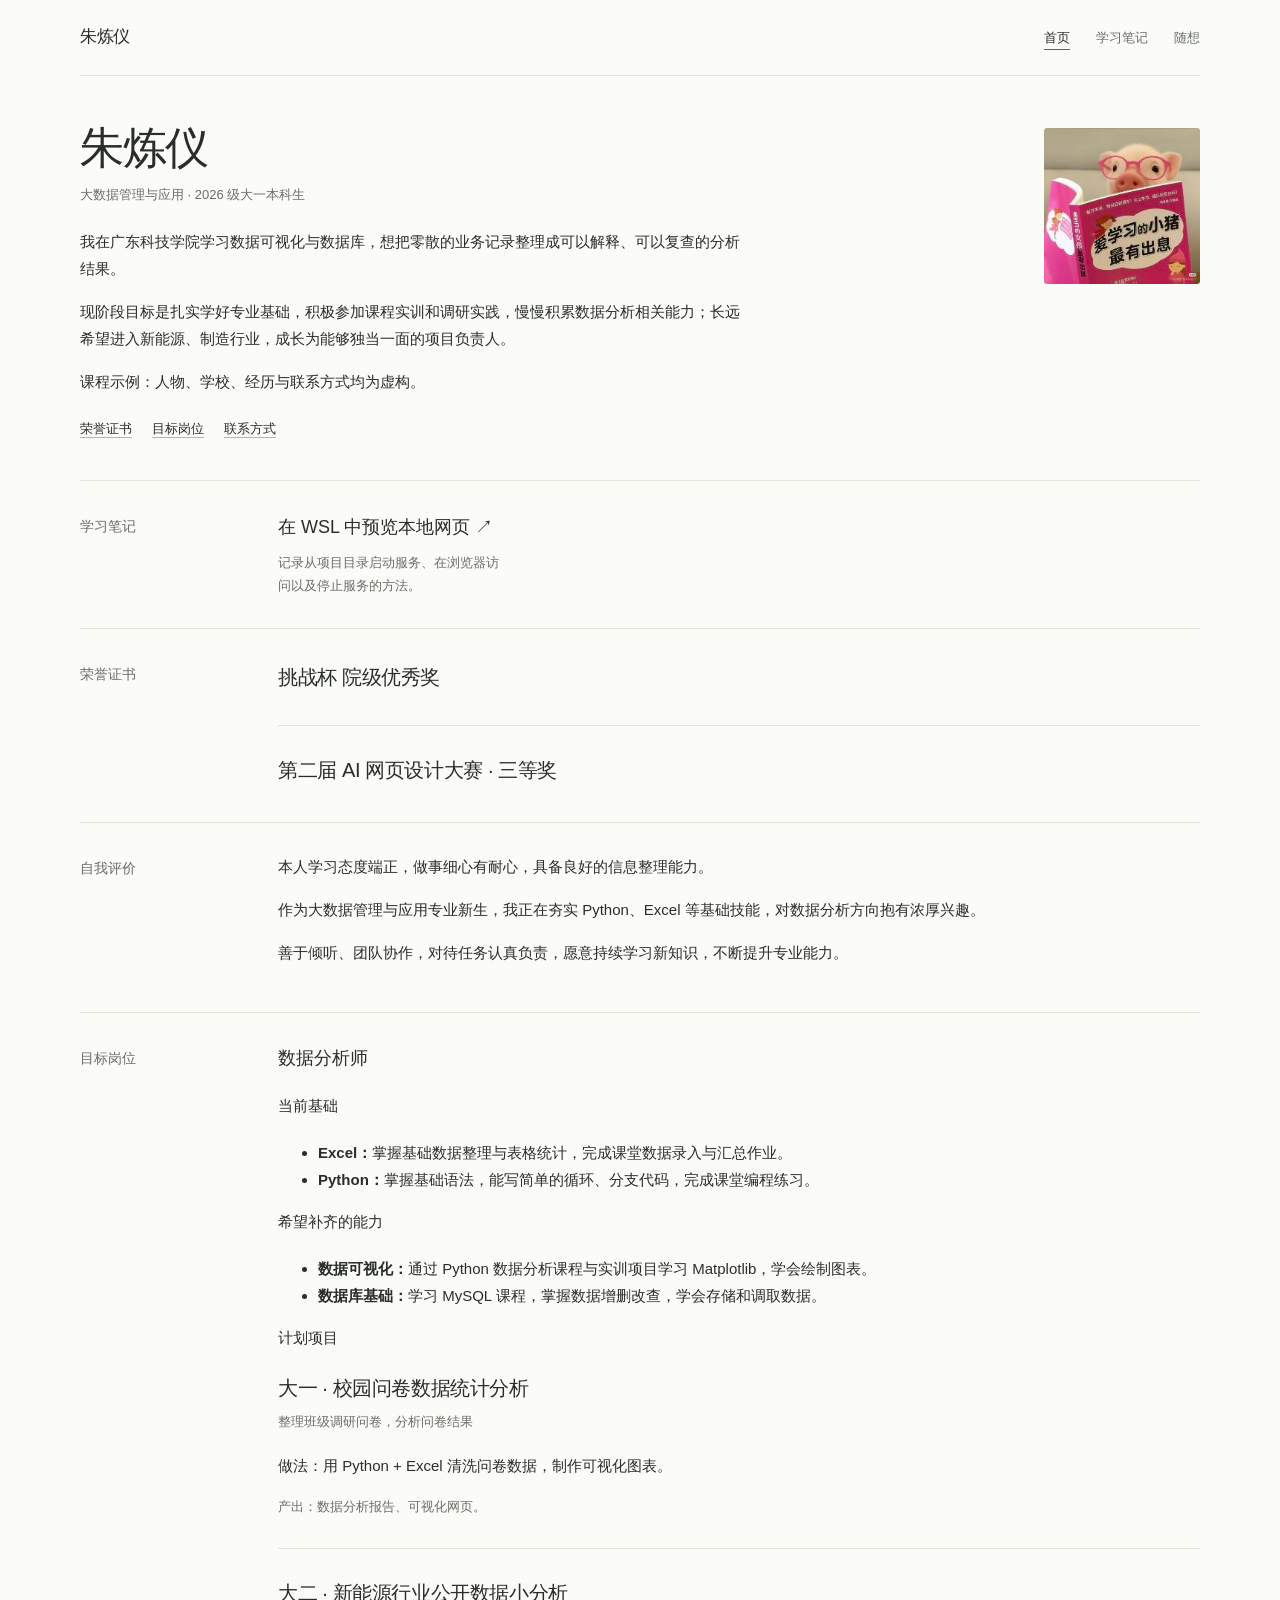
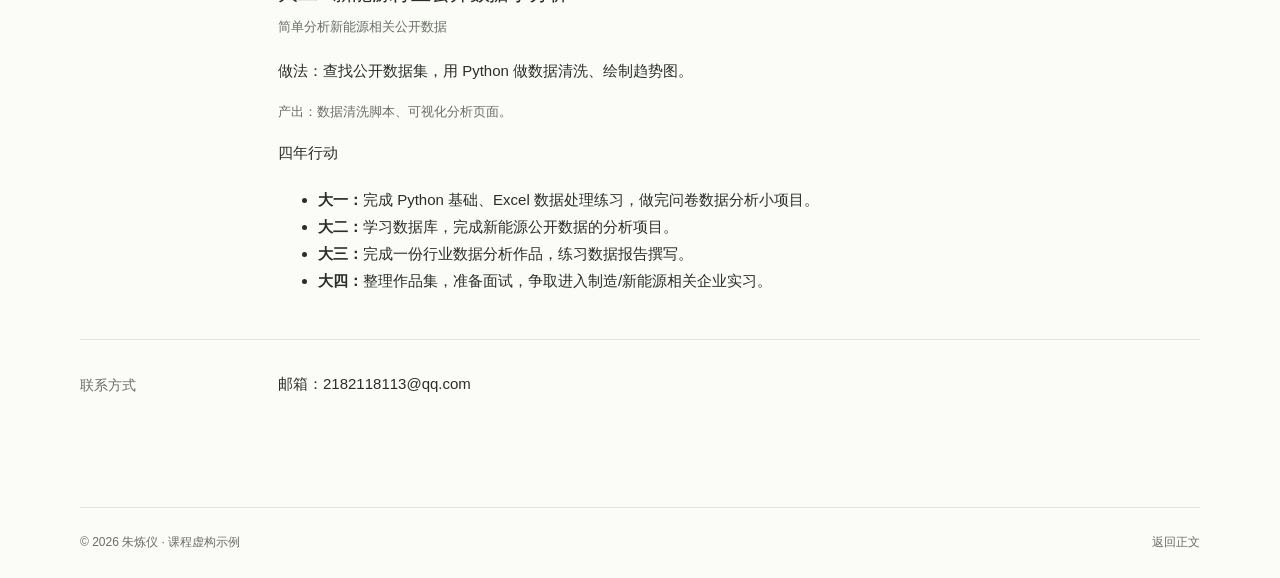
==== index.html @ 303dfc1f "Initial commit: resume site with avatar Co-Authored-By: Claude Code <noreply@anthropic.com>" ====
<!doctype html>
<html lang="zh-CN">
<head>
  <meta charset="utf-8">
  <meta name="viewport" content="width=device-width, initial-scale=1">
  <title>朱炼仪 · 个人简历</title>
  <meta name="description" content="大数据管理与应用专业大一学生朱炼仪的中文简历。课程使用的虚构示例。">
  <link rel="icon" type="image/png" sizes="512x512" href="/assets/favicon.png?v=20260922">
  <link rel="apple-touch-icon" sizes="180x180" href="/assets/apple-touch-icon.png?v=20260922">
  <link rel="stylesheet" href="/assets/css/home.css?v=20261119b">
  <link rel="stylesheet" href="/assets/css/site.css?v=20260920">
</head>
<body>
  <a class="skip" href="#main">跳至正文</a>
  <header class="site-header">
    <a class="brand" href="/">朱炼仪</a>
    <nav aria-label="主导航">
      <a href="/" aria-current="page">首页</a>
      <a href="/knowledge/">学习笔记</a>
      <a href="/ideas/">随想</a>
    </nav>
  </header>
  <main id="main">
    <section class="profile" aria-labelledby="name">
      <div class="profile-copy">
        <h1 id="name">朱炼仪</h1>
        <p class="byline">大数据管理与应用 · 2026 级大一本科生</p>
        <p>我在广东科技学院学习数据可视化与数据库，想把零散的业务记录整理成可以解释、可以复查的分析结果。</p>
        <p>现阶段目标是扎实学好专业基础，积极参加课程实训和调研实践，慢慢积累数据分析相关能力；长远希望进入新能源、制造行业，成长为能够独当一面的项目负责人。</p>
        <p>课程示例：人物、学校、经历与联系方式均为虚构。</p>
        <div class="contact-links"><a href="#honors">荣誉证书</a><a href="#goal">目标岗位</a><a href="#contact">联系方式</a></div>
      </div>
      <figure class="profile-photo">
        <img src="/assets/img/avatar.jpg" alt="朱炼仪的头像" width="1082" height="1082">
      </figure>
    </section>
    <section class="home-section" aria-labelledby="notes-heading">
      <h2 class="section-title" id="notes-heading">学习笔记</h2>
      <div class="section-content notebooks">
        <a class="notebook" href="/knowledge/notes/local-web-preview/">
          <h3>在 WSL 中预览本地网页 ↗</h3>
          <p>记录从项目目录启动服务、在浏览器访问以及停止服务的方法。</p>
        </a>
      </div>
    </section>
    <section class="home-section" id="honors" aria-labelledby="honors-heading">
      <h2 class="section-title" id="honors-heading">荣誉证书</h2>
      <div class="section-content">
        <article class="work-entry">
          <div class="entry-heading"><h3>挑战杯 院级优秀奖</h3></div>
        </article>
        <article class="work-entry">
          <div class="entry-heading"><h3>第二届 AI 网页设计大赛 · 三等奖</h3></div>
        </article>
      </div>
    </section>
    <section class="home-section" aria-labelledby="evaluation-heading">
      <h2 class="section-title" id="evaluation-heading">自我评价</h2>
      <div class="section-content">
        <p>本人学习态度端正，做事细心有耐心，具备良好的信息整理能力。</p>
        <p>作为大数据管理与应用专业新生，我正在夯实 Python、Excel 等基础技能，对数据分析方向抱有浓厚兴趣。</p>
        <p>善于倾听、团队协作，对待任务认真负责，愿意持续学习新知识，不断提升专业能力。</p>
      </div>
    </section>
    <section class="home-section" id="goal" aria-labelledby="goal-heading">
      <h2 class="section-title" id="goal-heading">目标岗位</h2>
      <div class="section-content goal">
        <h3 class="goal-role">数据分析师</h3>

        <div class="goal-block">
          <h4>当前基础</h4>
          <ul class="goal-list">
            <li><strong>Excel：</strong>掌握基础数据整理与表格统计，完成课堂数据录入与汇总作业。</li>
            <li><strong>Python：</strong>掌握基础语法，能写简单的循环、分支代码，完成课堂编程练习。</li>
          </ul>
        </div>

        <div class="goal-block">
          <h4>希望补齐的能力</h4>
          <ul class="goal-list">
            <li><strong>数据可视化：</strong>通过 Python 数据分析课程与实训项目学习 Matplotlib，学会绘制图表。</li>
            <li><strong>数据库基础：</strong>学习 MySQL 课程，掌握数据增删改查，学会存储和调取数据。</li>
          </ul>
        </div>

        <div class="goal-block">
          <h4>计划项目</h4>
          <article class="work-entry">
            <div class="entry-heading"><h3>大一 · 校园问卷数据统计分析</h3></div>
            <p class="role">整理班级调研问卷，分析问卷结果</p>
            <p>做法：用 Python + Excel 清洗问卷数据，制作可视化图表。</p>
            <p class="result">产出：数据分析报告、可视化网页。</p>
          </article>
          <article class="work-entry">
            <div class="entry-heading"><h3>大二 · 新能源行业公开数据小分析</h3></div>
            <p class="role">简单分析新能源相关公开数据</p>
            <p>做法：查找公开数据集，用 Python 做数据清洗、绘制趋势图。</p>
            <p class="result">产出：数据清洗脚本、可视化分析页面。</p>
          </article>
        </div>

        <div class="goal-block">
          <h4>四年行动</h4>
          <ul class="timeline">
            <li><strong>大一：</strong>完成 Python 基础、Excel 数据处理练习，做完问卷数据分析小项目。</li>
            <li><strong>大二：</strong>学习数据库，完成新能源公开数据的分析项目。</li>
            <li><strong>大三：</strong>完成一份行业数据分析作品，练习数据报告撰写。</li>
            <li><strong>大四：</strong>整理作品集，准备面试，争取进入制造/新能源相关企业实习。</li>
          </ul>
        </div>
      </div>
    </section>
    <section class="home-section" id="contact" aria-labelledby="contact-heading">
      <h2 class="section-title" id="contact-heading">联系方式</h2>
      <div class="section-content"><p>邮箱：<a href="mailto:2182118113@qq.com">2182118113@qq.com</a></p></div>
    </section>
  </main>
  <footer><span>© 2026 朱炼仪 · 课程虚构示例</span><a href="#main">返回正文</a></footer>
</body>
</html>
---- assets/css/home.css ----
* { box-sizing: border-box; }
html { scroll-behavior: smooth; scroll-padding-top: 28px; }
body { margin: 0; font: 15px/1.8 var(--site-sans); -webkit-font-smoothing: antialiased; }
a { color: inherit; text-decoration: none; }
a:hover { color: var(--site-accent); }
img { display: block; max-width: 100%; height: auto; }
h1, h2, h3, h4, p { margin-top: 0; }
h1, h2, h3, h4 { font-weight: 500; }
p { margin-bottom: 16px; }
.skip { position: fixed; top: -100px; left: 20px; padding: 10px 16px; background: white; z-index: 10; }
.skip:focus { top: 12px; }
.profile { display: grid; grid-template-columns: minmax(0, 1fr) 156px; gap: 60px; align-items: start; padding: 48px 0 40px; }
.profile h1 { font: 44px/1.15 var(--site-serif); letter-spacing: -1.3px; margin-bottom: 8px; }
.profile .byline { font-size: 13px; color: var(--site-muted); margin-bottom: 22px; }
.profile-copy { max-width: 710px; }
.profile-copy > p:not(.byline) { max-width: 660px; }
.profile-copy strong { font-weight: 600; }
.profile-photo { margin: 4px 0 0; }
.profile-photo img { width: 156px; border-radius: 3px; }
.contact-links { display: flex; flex-wrap: wrap; gap: 8px 20px; margin-top: 22px; font-size: 13px; }
.contact-links a, .inline-link { text-decoration: underline; text-decoration-color: #b0b9a9; text-underline-offset: 4px; text-decoration-thickness: 1px; }
.contact-links a:hover, .inline-link:hover { text-decoration-color: var(--site-accent); }
.home-section { display: grid; grid-template-columns: 164px minmax(0, 1fr); gap: 34px; border-top: 1px solid var(--site-line); padding: 30px 0; }
.section-title { margin: 3px 0 0; font-size: 14px; color: var(--site-muted); letter-spacing: 0; }
.section-content { min-width: 0; }
.notebooks { display: grid; grid-template-columns: 1fr 1fr; gap: 36px; }
.notebook { display: block; }
.notebook h3 { font-size: 18px; margin-bottom: 7px; }
.notebook h3 span { font-size: 14px; color: var(--site-muted); margin-left: 6px; }
.notebook p { font-size: 13px; color: var(--site-muted); margin: 0; max-width: 32ch; }
.notebook:hover h3 { text-decoration: underline; text-underline-offset: 4px; }
.work-entry + .work-entry { margin-top: 30px; padding-top: 26px; border-top: 1px solid var(--site-line); }
.entry-heading { display: flex; align-items: baseline; justify-content: space-between; flex-wrap: wrap; gap: 3px 20px; margin-bottom: 4px; }
.entry-heading h3 { font-size: 20px; letter-spacing: -.4px; margin: 0; }
.entry-heading .date { font-size: 12px; color: var(--site-muted); font-variant-numeric: tabular-nums; }
.role { font-size: 13px; color: var(--site-muted); margin-bottom: 18px; }
.work-entry h4 { margin: 19px 0 6px; font-size: 15px; font-weight: 600; }
.work-entry p { max-width: 76ch; }
.work-entry .result { font-size: 13px; color: var(--site-muted); }
.result strong { color: var(--site-ink); font-weight: 600; }
.work-entry .stack { font-size: 12px; color: var(--site-muted); margin-bottom: 0; }
.publication { display: grid; grid-template-columns: 144px minmax(0, 1fr); gap: 25px; align-items: start; }
.publication + .publication { margin-top: 28px; padding-top: 28px; border-top: 1px solid var(--site-line); }
.paper-image { display: flex; align-items: center; min-height: 100px; background: white; border: 1px solid var(--site-line); padding: 7px; border-radius: 2px; }
.paper-image img { width: 100%; }
.publication h3 { margin: 0 0 6px; font-size: 16px; line-height: 1.5; }
.publication h3 a:hover { text-decoration: underline; text-underline-offset: 4px; }
.publication .paper-meta { color: var(--site-muted); font-size: 12px; margin-bottom: 8px; }
.publication p { margin-bottom: 0; font-size: 13px; }
.research-links { margin: 24px 0 0; font-size: 12px; }
.education-entry + .education-entry { margin-top: 22px; }
.education-entry h3 { font-size: 16px; }
.education-entry p { font-size: 14px; margin: 3px 0 0; }
.education-entry .education-note { color: var(--site-muted); font-size: 12px; }
.background-note { color: var(--site-muted); font-size: 13px; margin: 22px 0 0; max-width: 76ch; }
.footer-links { display: flex; flex-wrap: wrap; gap: 20px; }
@media (max-width: 850px) {
  .profile { gap: 32px; }
  .home-section { grid-template-columns: 125px minmax(0, 1fr); gap: 26px; }
  .publication { grid-template-columns: 112px minmax(0, 1fr); gap: 20px; }
}
@media (max-width: 600px) {
  body { font-size: 14px; }
  .profile { grid-template-columns: minmax(0, 1fr) 80px; gap: 18px; padding: 32px 0; }
  .profile-copy { display: contents; }
  .profile h1 { font-size: 35px; margin-bottom: 2px; grid-column: 1; grid-row: 1; }
  .profile .byline { grid-column: 1; grid-row: 2; margin: 0; font-size: 12px; }
  .profile-copy > p:not(.byline), .contact-links { grid-column: 1 / -1; margin: 0; }
  .profile-photo { grid-column: 2; grid-row: 1 / 3; margin: 0; }
  .profile-photo img { width: 80px; }
  .contact-links { gap: 8px 18px; font-size: 12px; }
  .home-section { display: block; padding: 25px 0; }
  .section-title { margin: 0 0 20px; font-size: 13px; }
  .notebooks { gap: 22px; }
  .notebook h3 { font-size: 17px; }
  .notebook p { font-size: 12px; }
  .entry-heading h3 { font-size: 18px; }
  .publication { grid-template-columns: 88px minmax(0, 1fr); gap: 16px; }
  .paper-image { min-height: 70px; padding: 5px; }
  .publication h3 { font-size: 15px; }
  .publication p { font-size: 12px; }
  .education-entry h3 { font-size: 16px; }
}
@media (max-width: 360px) {
  .profile h1 { font-size: 30px; }
  .notebooks { grid-template-columns: 1fr; }
  .publication { grid-template-columns: 1fr; }
  .paper-image { max-width: 120px; }
}
@media print {
  .profile { padding-top: 0; }
  .home-section { break-inside: avoid; }
}
---- assets/css/site.css ----
/* Shared foundation for Home, Knowledge and Ideas. Product layouts stay local. */
:root {
  --site-background: #fbfbf8;
  --site-surface: #ffffff;
  --site-ink: #292e2a;
  --site-muted: #686f66;
  --site-line: #e0e4db;
  --site-accent: #596b45;
  --site-soft: #eef1e6;
  --site-sans: -apple-system, BlinkMacSystemFont, 'Segoe UI', 'PingFang SC', 'Microsoft YaHei', sans-serif;
  --site-serif: Georgia, 'Iowan Old Style', 'Songti SC', 'STSong', serif;
  --site-width: 1120px;
  --ink: var(--site-ink);
  --muted: var(--site-muted);
  --line: var(--site-line);
  --accent: var(--site-accent);
  --green: var(--site-accent);
  --soft: var(--site-soft);
  --tint: var(--site-soft);
  --font: var(--site-sans);
  --sans: var(--site-sans);
  --serif: var(--site-serif);
}
body { background: var(--site-background); color: var(--site-ink); font-family: var(--site-sans); }
.site-header, body > main, body > footer, .section-nav {
  width: min(var(--site-width), calc(100% - 64px));
  max-width: none;
  margin-inline: auto;
  padding-inline: 0;
}
.site-header {
  position: static;
  height: auto;
  min-height: 76px;
  padding-block: 20px;
  display: flex;
  align-items: center;
  justify-content: space-between;
  flex-wrap: wrap;
  gap: 12px 28px;
  border-bottom: 1px solid var(--site-line);
}
.site-header .brand { color: var(--site-ink); font-size: 17px; font-weight: 500; letter-spacing: -.4px; white-space: nowrap; }
.site-header nav { display: flex; align-items: center; flex-wrap: wrap; gap: 26px; font-size: 13px; }
.site-header nav a { color: var(--site-muted); padding-block: 4px; }
.site-header nav a:hover, .site-header nav a[aria-current] { color: var(--site-ink); }
.site-header nav a[aria-current] { text-decoration: underline; text-underline-offset: 7px; text-decoration-thickness: 1px; text-decoration-color: var(--site-accent); }
.site-header nav a[aria-current]::after { content: none; }
.section-nav { display: flex; flex-wrap: wrap; gap: 24px; padding-block: 13px; font-size: 12px; border-bottom: 1px solid var(--site-line); }
.section-nav a { color: var(--site-muted); }
.section-nav a[aria-current], .section-nav a:hover { color: var(--site-accent); }
body > footer { padding-block: 24px; margin-top: 64px; display: flex; justify-content: space-between; flex-wrap: wrap; gap: 12px 24px; border-top: 1px solid var(--site-line); color: var(--site-muted); font-size: 12px; }
body > footer a:hover { color: var(--site-accent); }
a:focus-visible, button:focus-visible, summary:focus-visible, input:focus-visible, select:focus-visible, [tabindex]:focus-visible { outline: 2px solid var(--site-accent); outline-offset: 4px; }
::selection { background: #dde5ce; }
@media (max-width: 700px) {
  .site-header, body > main, body > footer, .section-nav { width: calc(100% - 40px); padding-inline: 0; }
  .site-header { min-height: 68px; padding-block: 16px; gap: 10px 20px; }
  .site-header .brand { font-size: 16px; }
  .site-header nav { gap: 18px; font-size: 12px; }
  body > footer { margin-top: 40px; font-size: 11px; }
}
@media (prefers-reduced-motion: reduce) { html { scroll-behavior: auto; } }
@media print { .site-header, .section-nav, body > footer { display: none; } body > main { width: 100%; } }
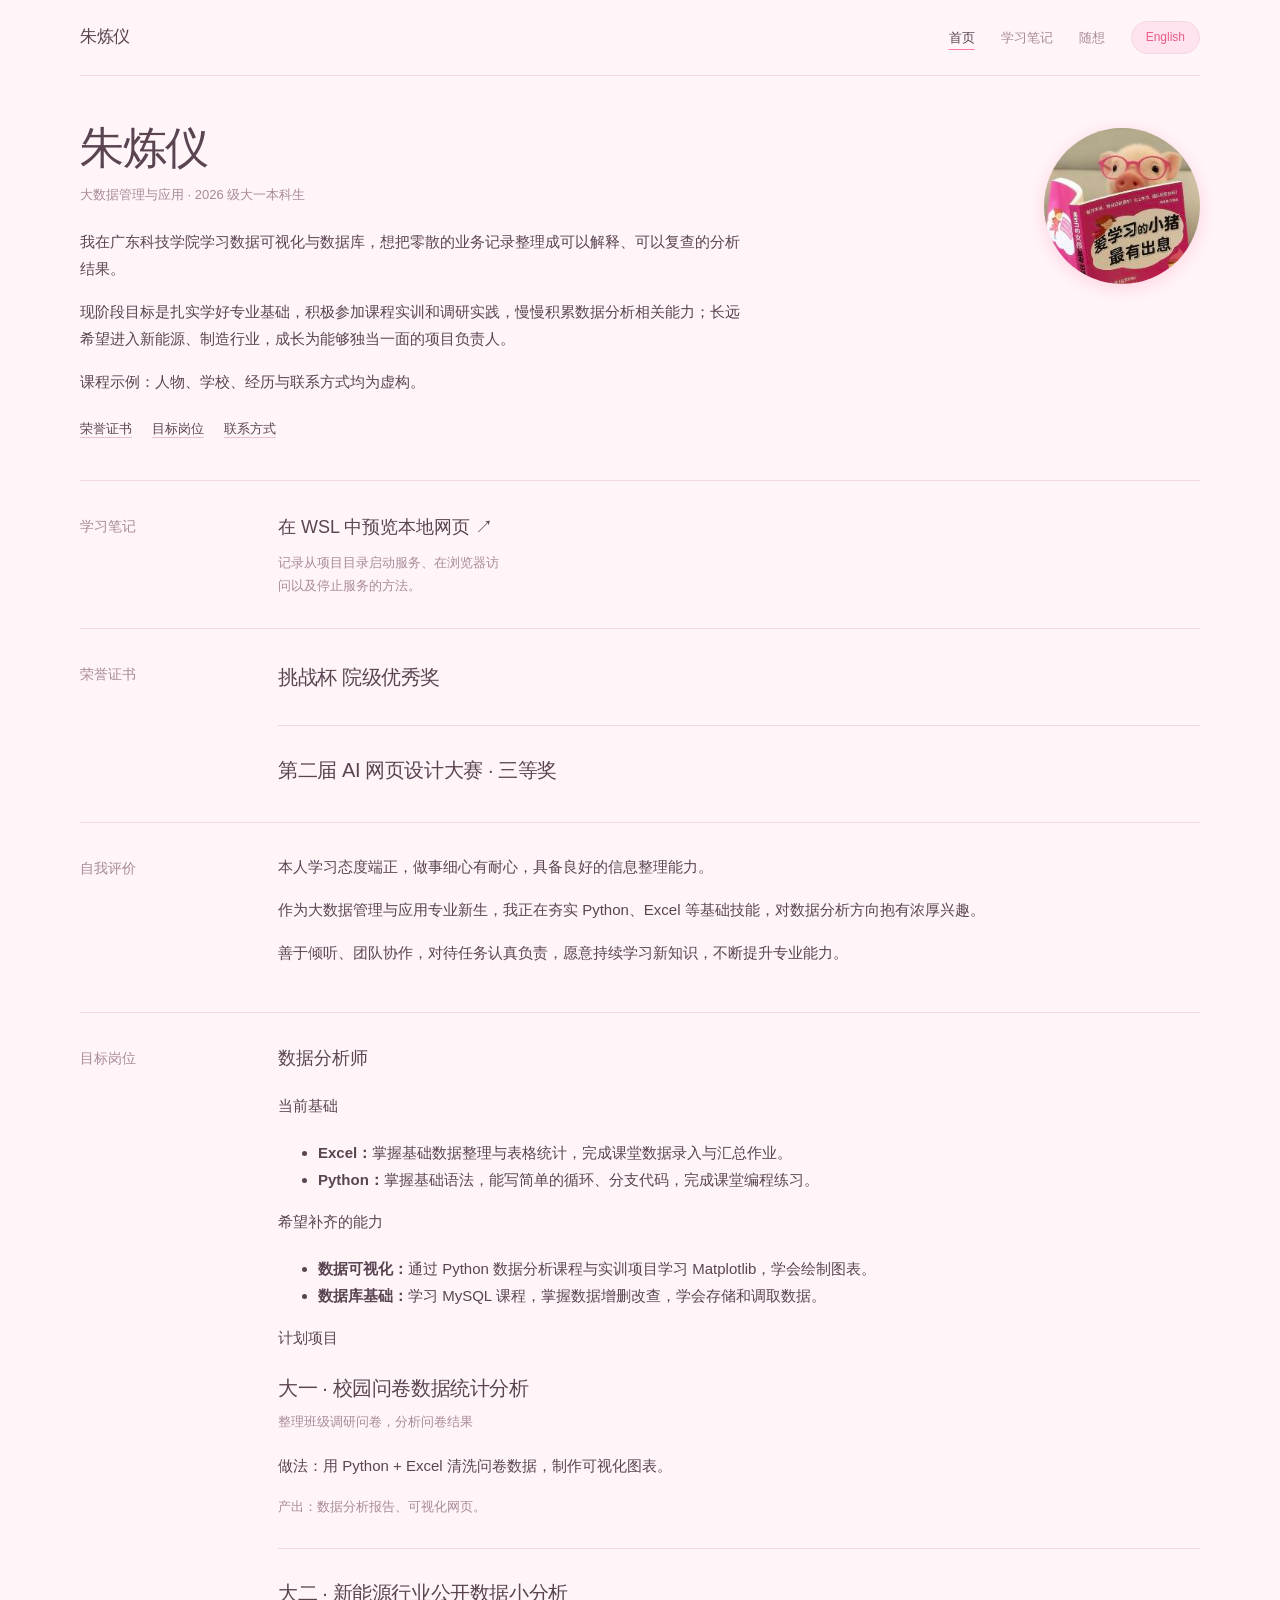
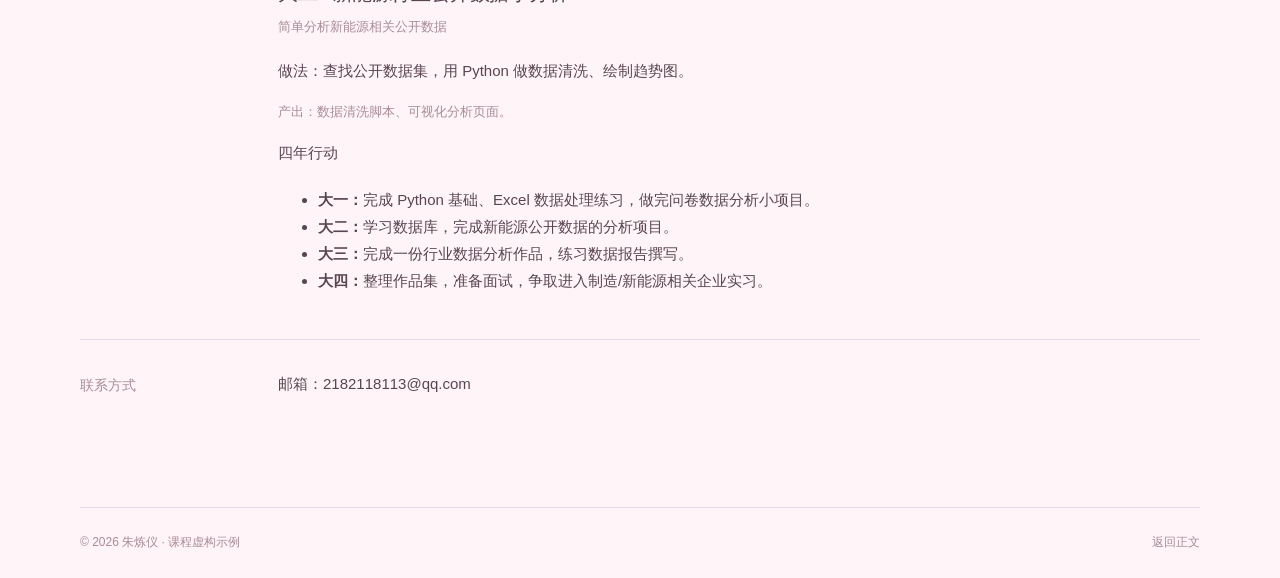
==== commit b36b0bcd: "Pink girly theme + zh/en bilingual toggle on homepage Co-Authored-By: Claude Code <noreply@anthropic" ====
--- a/index.html
+++ b/index.html
@@ -7,114 +7,116 @@
   <meta name="description" content="大数据管理与应用专业大一学生朱炼仪的中文简历。课程使用的虚构示例。">
   <link rel="icon" type="image/png" sizes="512x512" href="/assets/favicon.png?v=20260922">
   <link rel="apple-touch-icon" sizes="180x180" href="/assets/apple-touch-icon.png?v=20260922">
-  <link rel="stylesheet" href="/assets/css/home.css?v=20261119b">
+  <link rel="stylesheet" href="/assets/css/home.css?v=20261119c">
   <link rel="stylesheet" href="/assets/css/site.css?v=20260920">
 </head>
 <body>
-  <a class="skip" href="#main">跳至正文</a>
+  <a class="skip" href="#main" data-i18n="skip">跳至正文</a>
   <header class="site-header">
     <a class="brand" href="/">朱炼仪</a>
     <nav aria-label="主导航">
-      <a href="/" aria-current="page">首页</a>
-      <a href="/knowledge/">学习笔记</a>
-      <a href="/ideas/">随想</a>
+      <a href="/" aria-current="page" data-i18n="nav.home">首页</a>
+      <a href="/knowledge/" data-i18n="nav.notes">学习笔记</a>
+      <a href="/ideas/" data-i18n="nav.ideas">随想</a>
+      <button id="lang-toggle" class="lang-toggle" type="button" aria-label="Switch language">English</button>
     </nav>
   </header>
   <main id="main">
     <section class="profile" aria-labelledby="name">
       <div class="profile-copy">
         <h1 id="name">朱炼仪</h1>
-        <p class="byline">大数据管理与应用 · 2026 级大一本科生</p>
-        <p>我在广东科技学院学习数据可视化与数据库，想把零散的业务记录整理成可以解释、可以复查的分析结果。</p>
-        <p>现阶段目标是扎实学好专业基础，积极参加课程实训和调研实践，慢慢积累数据分析相关能力；长远希望进入新能源、制造行业，成长为能够独当一面的项目负责人。</p>
-        <p>课程示例：人物、学校、经历与联系方式均为虚构。</p>
-        <div class="contact-links"><a href="#honors">荣誉证书</a><a href="#goal">目标岗位</a><a href="#contact">联系方式</a></div>
+        <p class="byline" data-i18n="profile.byline">大数据管理与应用 · 2026 级大一本科生</p>
+        <p data-i18n="profile.intro">我在广东科技学院学习数据可视化与数据库，想把零散的业务记录整理成可以解释、可以复查的分析结果。</p>
+        <p data-i18n="profile.goal">现阶段目标是扎实学好专业基础，积极参加课程实训和调研实践，慢慢积累数据分析相关能力；长远希望进入新能源、制造行业，成长为能够独当一面的项目负责人。</p>
+        <p data-i18n="profile.disclaimer">课程示例：人物、学校、经历与联系方式均为虚构。</p>
+        <div class="contact-links"><a href="#honors" data-i18n="link.honors">荣誉证书</a><a href="#goal" data-i18n="link.goal">目标岗位</a><a href="#contact" data-i18n="link.contact">联系方式</a></div>
       </div>
       <figure class="profile-photo">
-        <img src="/assets/img/avatar.jpg" alt="朱炼仪的头像" width="1082" height="1082">
+        <img src="/assets/img/avatar.jpg" alt="朱炼仪的头像" width="1082" height="1082" data-i18n-alt="profile.avatarAlt">
       </figure>
     </section>
     <section class="home-section" aria-labelledby="notes-heading">
-      <h2 class="section-title" id="notes-heading">学习笔记</h2>
+      <h2 class="section-title" id="notes-heading" data-i18n="notes.title">学习笔记</h2>
       <div class="section-content notebooks">
         <a class="notebook" href="/knowledge/notes/local-web-preview/">
-          <h3>在 WSL 中预览本地网页 ↗</h3>
-          <p>记录从项目目录启动服务、在浏览器访问以及停止服务的方法。</p>
+          <h3 data-i18n="notes.note1.title">在 WSL 中预览本地网页 ↗</h3>
+          <p data-i18n="notes.note1.desc">记录从项目目录启动服务、在浏览器访问以及停止服务的方法。</p>
         </a>
       </div>
     </section>
     <section class="home-section" id="honors" aria-labelledby="honors-heading">
-      <h2 class="section-title" id="honors-heading">荣誉证书</h2>
+      <h2 class="section-title" id="honors-heading" data-i18n="honors.title">荣誉证书</h2>
       <div class="section-content">
         <article class="work-entry">
-          <div class="entry-heading"><h3>挑战杯 院级优秀奖</h3></div>
+          <div class="entry-heading"><h3 data-i18n="honors.h1">挑战杯 院级优秀奖</h3></div>
         </article>
         <article class="work-entry">
-          <div class="entry-heading"><h3>第二届 AI 网页设计大赛 · 三等奖</h3></div>
+          <div class="entry-heading"><h3 data-i18n="honors.h2">第二届 AI 网页设计大赛 · 三等奖</h3></div>
         </article>
       </div>
     </section>
     <section class="home-section" aria-labelledby="evaluation-heading">
-      <h2 class="section-title" id="evaluation-heading">自我评价</h2>
+      <h2 class="section-title" id="evaluation-heading" data-i18n="evaluation.title">自我评价</h2>
       <div class="section-content">
-        <p>本人学习态度端正，做事细心有耐心，具备良好的信息整理能力。</p>
-        <p>作为大数据管理与应用专业新生，我正在夯实 Python、Excel 等基础技能，对数据分析方向抱有浓厚兴趣。</p>
-        <p>善于倾听、团队协作，对待任务认真负责，愿意持续学习新知识，不断提升专业能力。</p>
+        <p data-i18n="evaluation.p1">本人学习态度端正，做事细心有耐心，具备良好的信息整理能力。</p>
+        <p data-i18n="evaluation.p2">作为大数据管理与应用专业新生，我正在夯实 Python、Excel 等基础技能，对数据分析方向抱有浓厚兴趣。</p>
+        <p data-i18n="evaluation.p3">善于倾听、团队协作，对待任务认真负责，愿意持续学习新知识，不断提升专业能力。</p>
       </div>
     </section>
     <section class="home-section" id="goal" aria-labelledby="goal-heading">
-      <h2 class="section-title" id="goal-heading">目标岗位</h2>
+      <h2 class="section-title" id="goal-heading" data-i18n="goal.title">目标岗位</h2>
       <div class="section-content goal">
-        <h3 class="goal-role">数据分析师</h3>
+        <h3 class="goal-role" data-i18n="goal.role">数据分析师</h3>
 
         <div class="goal-block">
-          <h4>当前基础</h4>
+          <h4 data-i18n="goal.base">当前基础</h4>
           <ul class="goal-list">
-            <li><strong>Excel：</strong>掌握基础数据整理与表格统计，完成课堂数据录入与汇总作业。</li>
-            <li><strong>Python：</strong>掌握基础语法，能写简单的循环、分支代码，完成课堂编程练习。</li>
+            <li data-i18n="goal.base.excel"><strong>Excel：</strong>掌握基础数据整理与表格统计，完成课堂数据录入与汇总作业。</li>
+            <li data-i18n="goal.base.python"><strong>Python：</strong>掌握基础语法，能写简单的循环、分支代码，完成课堂编程练习。</li>
           </ul>
         </div>
 
         <div class="goal-block">
-          <h4>希望补齐的能力</h4>
+          <h4 data-i18n="goal.gap">希望补齐的能力</h4>
           <ul class="goal-list">
-            <li><strong>数据可视化：</strong>通过 Python 数据分析课程与实训项目学习 Matplotlib，学会绘制图表。</li>
-            <li><strong>数据库基础：</strong>学习 MySQL 课程，掌握数据增删改查，学会存储和调取数据。</li>
+            <li data-i18n="goal.gap.viz"><strong>数据可视化：</strong>通过 Python 数据分析课程与实训项目学习 Matplotlib，学会绘制图表。</li>
+            <li data-i18n="goal.gap.db"><strong>数据库基础：</strong>学习 MySQL 课程，掌握数据增删改查，学会存储和调取数据。</li>
           </ul>
         </div>
 
         <div class="goal-block">
-          <h4>计划项目</h4>
+          <h4 data-i18n="goal.projects">计划项目</h4>
           <article class="work-entry">
-            <div class="entry-heading"><h3>大一 · 校园问卷数据统计分析</h3></div>
-            <p class="role">整理班级调研问卷，分析问卷结果</p>
-            <p>做法：用 Python + Excel 清洗问卷数据，制作可视化图表。</p>
-            <p class="result">产出：数据分析报告、可视化网页。</p>
+            <div class="entry-heading"><h3 data-i18n="goal.p1.title">大一 · 校园问卷数据统计分析</h3></div>
+            <p class="role" data-i18n="goal.p1.role">整理班级调研问卷，分析问卷结果</p>
+            <p data-i18n="goal.p1.how">做法：用 Python + Excel 清洗问卷数据，制作可视化图表。</p>
+            <p class="result" data-i18n="goal.p1.out">产出：数据分析报告、可视化网页。</p>
           </article>
           <article class="work-entry">
-            <div class="entry-heading"><h3>大二 · 新能源行业公开数据小分析</h3></div>
-            <p class="role">简单分析新能源相关公开数据</p>
-            <p>做法：查找公开数据集，用 Python 做数据清洗、绘制趋势图。</p>
-            <p class="result">产出：数据清洗脚本、可视化分析页面。</p>
+            <div class="entry-heading"><h3 data-i18n="goal.p2.title">大二 · 新能源行业公开数据小分析</h3></div>
+            <p class="role" data-i18n="goal.p2.role">简单分析新能源相关公开数据</p>
+            <p data-i18n="goal.p2.how">做法：查找公开数据集，用 Python 做数据清洗、绘制趋势图。</p>
+            <p class="result" data-i18n="goal.p2.out">产出：数据清洗脚本、可视化分析页面。</p>
           </article>
         </div>
 
         <div class="goal-block">
-          <h4>四年行动</h4>
+          <h4 data-i18n="goal.timeline">四年行动</h4>
           <ul class="timeline">
-            <li><strong>大一：</strong>完成 Python 基础、Excel 数据处理练习，做完问卷数据分析小项目。</li>
-            <li><strong>大二：</strong>学习数据库，完成新能源公开数据的分析项目。</li>
-            <li><strong>大三：</strong>完成一份行业数据分析作品，练习数据报告撰写。</li>
-            <li><strong>大四：</strong>整理作品集，准备面试，争取进入制造/新能源相关企业实习。</li>
+            <li data-i18n="goal.t1"><strong>大一：</strong>完成 Python 基础、Excel 数据处理练习，做完问卷数据分析小项目。</li>
+            <li data-i18n="goal.t2"><strong>大二：</strong>学习数据库，完成新能源公开数据的分析项目。</li>
+            <li data-i18n="goal.t3"><strong>大三：</strong>完成一份行业数据分析作品，练习数据报告撰写。</li>
+            <li data-i18n="goal.t4"><strong>大四：</strong>整理作品集，准备面试，争取进入制造/新能源相关企业实习。</li>
           </ul>
         </div>
       </div>
     </section>
     <section class="home-section" id="contact" aria-labelledby="contact-heading">
-      <h2 class="section-title" id="contact-heading">联系方式</h2>
-      <div class="section-content"><p>邮箱：<a href="mailto:2182118113@qq.com">2182118113@qq.com</a></p></div>
+      <h2 class="section-title" id="contact-heading" data-i18n="contact.title">联系方式</h2>
+      <div class="section-content"><p><span data-i18n="contact.email">邮箱：</span><a href="mailto:2182118113@qq.com">2182118113@qq.com</a></p></div>
     </section>
   </main>
-  <footer><span>© 2026 朱炼仪 · 课程虚构示例</span><a href="#main">返回正文</a></footer>
+  <footer><span data-i18n="footer.copy">© 2026 朱炼仪 · 课程虚构示例</span><a href="#main" data-i18n="footer.back">返回正文</a></footer>
+  <script src="/assets/i18n.js?v=1"></script>
 </body>
 </html>
--- a/assets/css/home.css
+++ b/assets/css/home.css
@@ -16,9 +16,9 @@
 .profile-copy > p:not(.byline) { max-width: 660px; }
 .profile-copy strong { font-weight: 600; }
 .profile-photo { margin: 4px 0 0; }
-.profile-photo img { width: 156px; border-radius: 3px; }
+.profile-photo img { width: 156px; border-radius: 50%; box-shadow: 0 4px 18px rgba(255, 122, 162, .28); }
 .contact-links { display: flex; flex-wrap: wrap; gap: 8px 20px; margin-top: 22px; font-size: 13px; }
-.contact-links a, .inline-link { text-decoration: underline; text-decoration-color: #b0b9a9; text-underline-offset: 4px; text-decoration-thickness: 1px; }
+.contact-links a, .inline-link { text-decoration: underline; text-decoration-color: #e8c3d4; text-underline-offset: 4px; text-decoration-thickness: 1px; }
 .contact-links a:hover, .inline-link:hover { text-decoration-color: var(--site-accent); }
 .home-section { display: grid; grid-template-columns: 164px minmax(0, 1fr); gap: 34px; border-top: 1px solid var(--site-line); padding: 30px 0; }
 .section-title { margin: 3px 0 0; font-size: 14px; color: var(--site-muted); letter-spacing: 0; }
--- a/assets/css/site.css
+++ b/assets/css/site.css
@@ -1,12 +1,13 @@
 /* Shared foundation for Home, Knowledge and Ideas. Product layouts stay local. */
 :root {
-  --site-background: #fbfbf8;
+  --site-background: #fff5f8;
   --site-surface: #ffffff;
-  --site-ink: #292e2a;
-  --site-muted: #686f66;
-  --site-line: #e0e4db;
-  --site-accent: #596b45;
-  --site-soft: #eef1e6;
+  --site-ink: #5a4452;
+  --site-muted: #a98a99;
+  --site-line: #f3d6e4;
+  --site-accent: #ff7aa2;
+  --site-accent-deep: #e85d8a;
+  --site-soft: #ffe3ee;
   --site-sans: -apple-system, BlinkMacSystemFont, 'Segoe UI', 'PingFang SC', 'Microsoft YaHei', sans-serif;
   --site-serif: Georgia, 'Iowan Old Style', 'Songti SC', 'STSong', serif;
   --site-width: 1120px;
@@ -46,13 +47,15 @@
 .site-header nav a:hover, .site-header nav a[aria-current] { color: var(--site-ink); }
 .site-header nav a[aria-current] { text-decoration: underline; text-underline-offset: 7px; text-decoration-thickness: 1px; text-decoration-color: var(--site-accent); }
 .site-header nav a[aria-current]::after { content: none; }
+.lang-toggle { background: var(--site-soft); color: var(--site-accent-deep); border: 1px solid var(--site-line); border-radius: 999px; padding: 5px 14px; font: inherit; font-size: 12px; cursor: pointer; transition: background .15s, color .15s; }
+.lang-toggle:hover { background: var(--site-accent); color: #fff; }
 .section-nav { display: flex; flex-wrap: wrap; gap: 24px; padding-block: 13px; font-size: 12px; border-bottom: 1px solid var(--site-line); }
 .section-nav a { color: var(--site-muted); }
 .section-nav a[aria-current], .section-nav a:hover { color: var(--site-accent); }
 body > footer { padding-block: 24px; margin-top: 64px; display: flex; justify-content: space-between; flex-wrap: wrap; gap: 12px 24px; border-top: 1px solid var(--site-line); color: var(--site-muted); font-size: 12px; }
 body > footer a:hover { color: var(--site-accent); }
 a:focus-visible, button:focus-visible, summary:focus-visible, input:focus-visible, select:focus-visible, [tabindex]:focus-visible { outline: 2px solid var(--site-accent); outline-offset: 4px; }
-::selection { background: #dde5ce; }
+::selection { background: #ffc6db; }
 @media (max-width: 700px) {
   .site-header, body > main, body > footer, .section-nav { width: calc(100% - 40px); padding-inline: 0; }
   .site-header { min-height: 68px; padding-block: 16px; gap: 10px 20px; }
